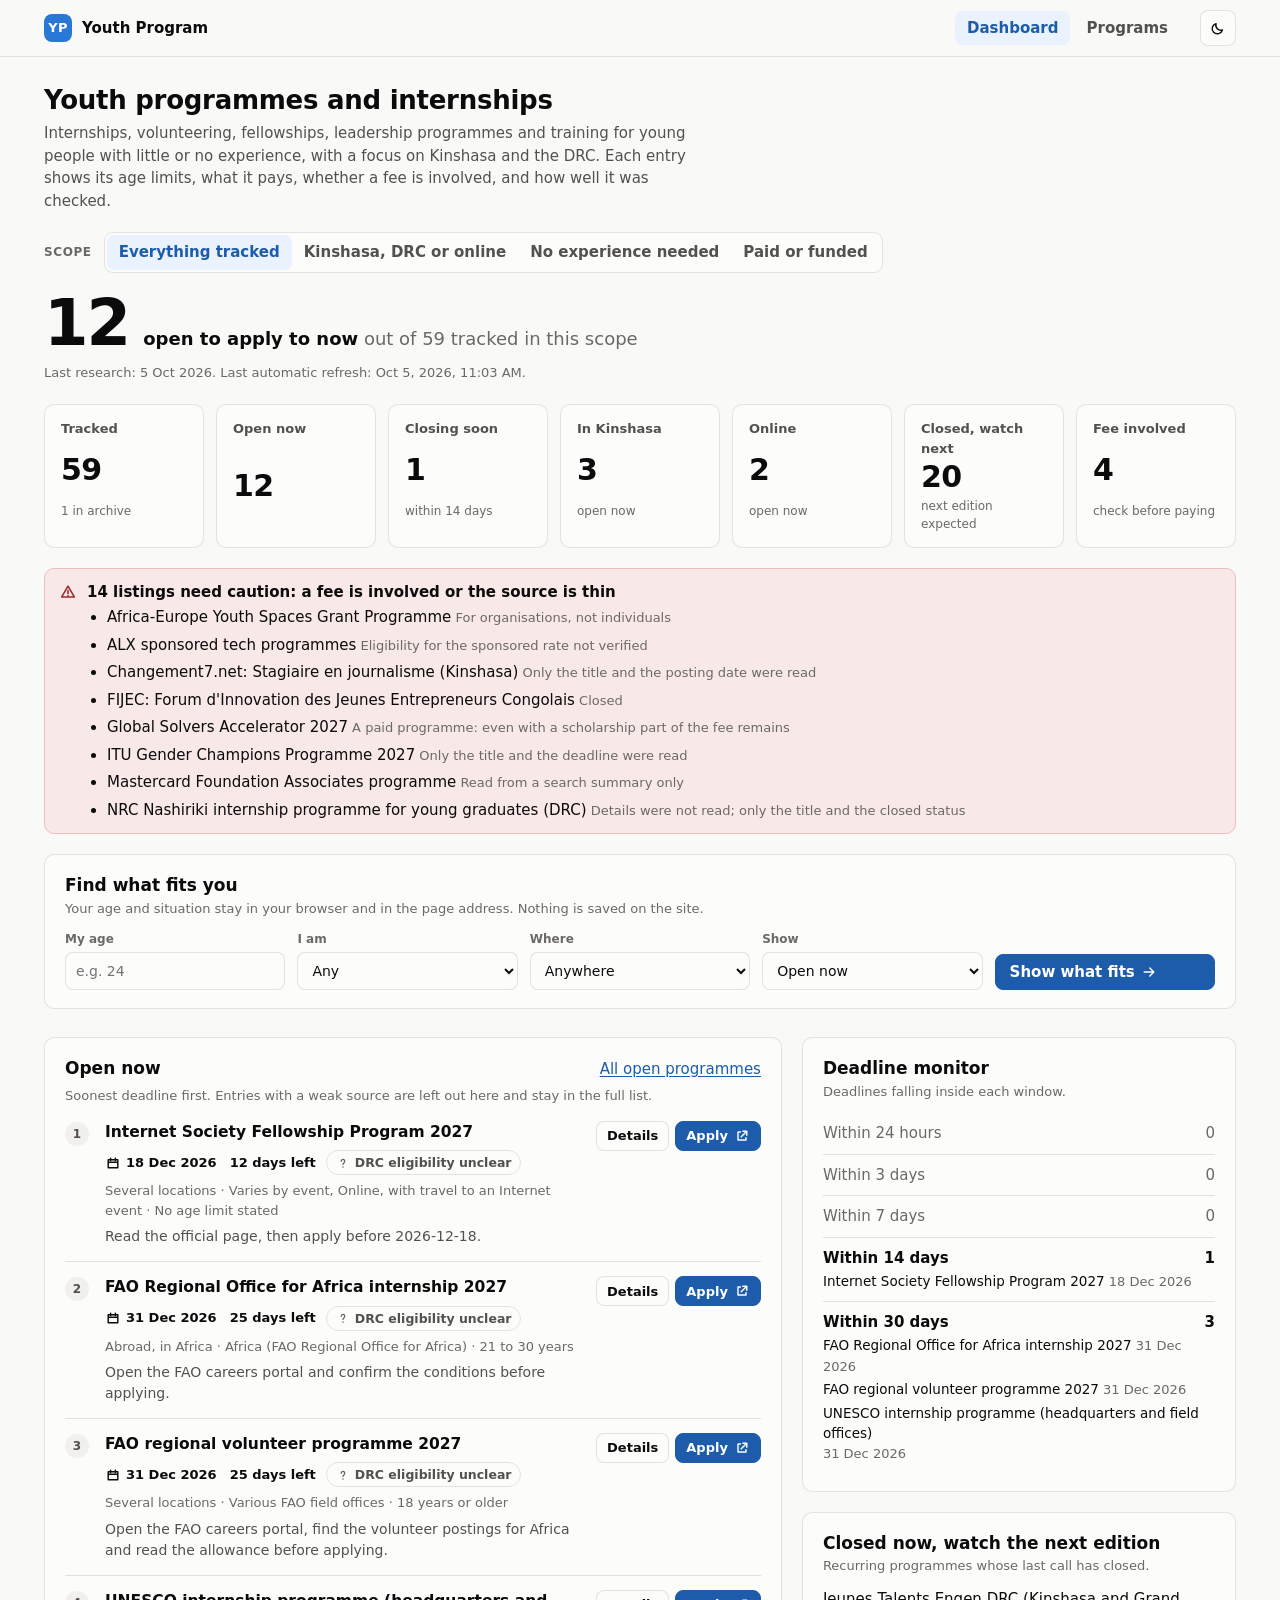
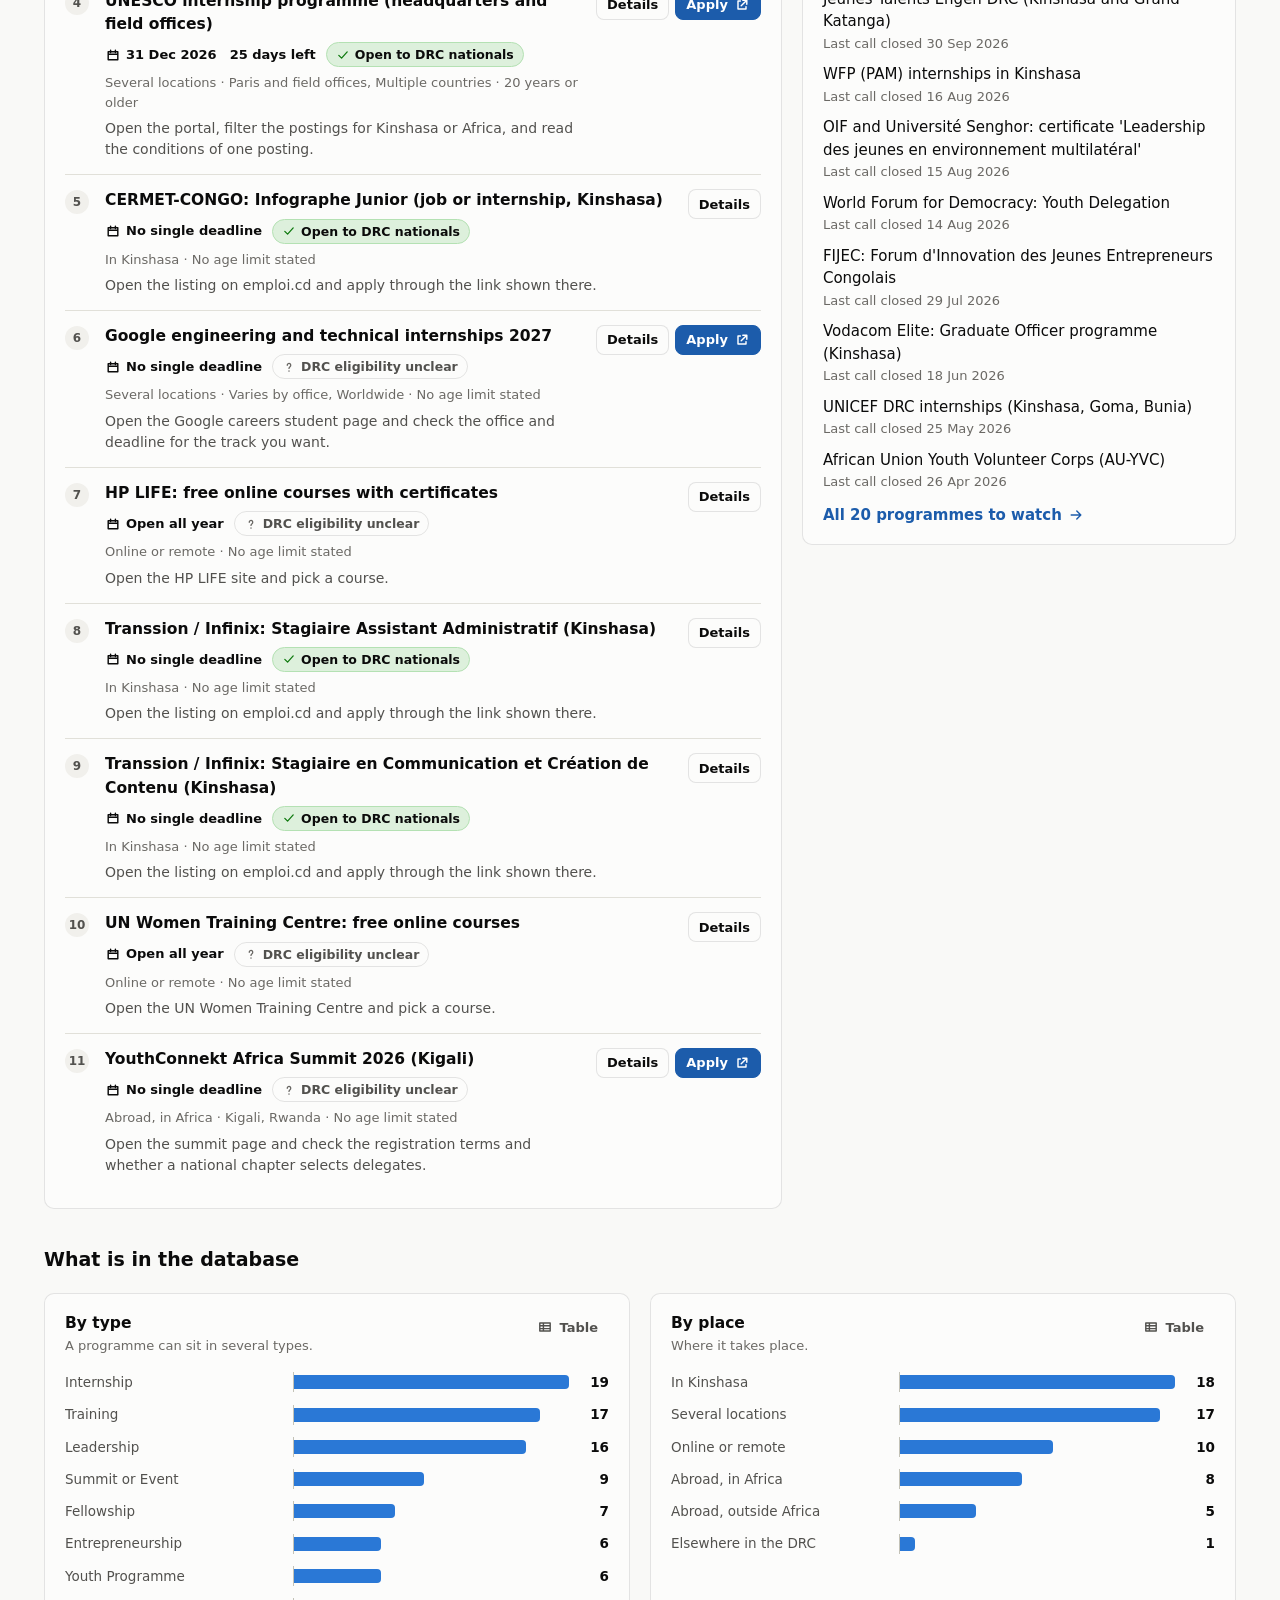
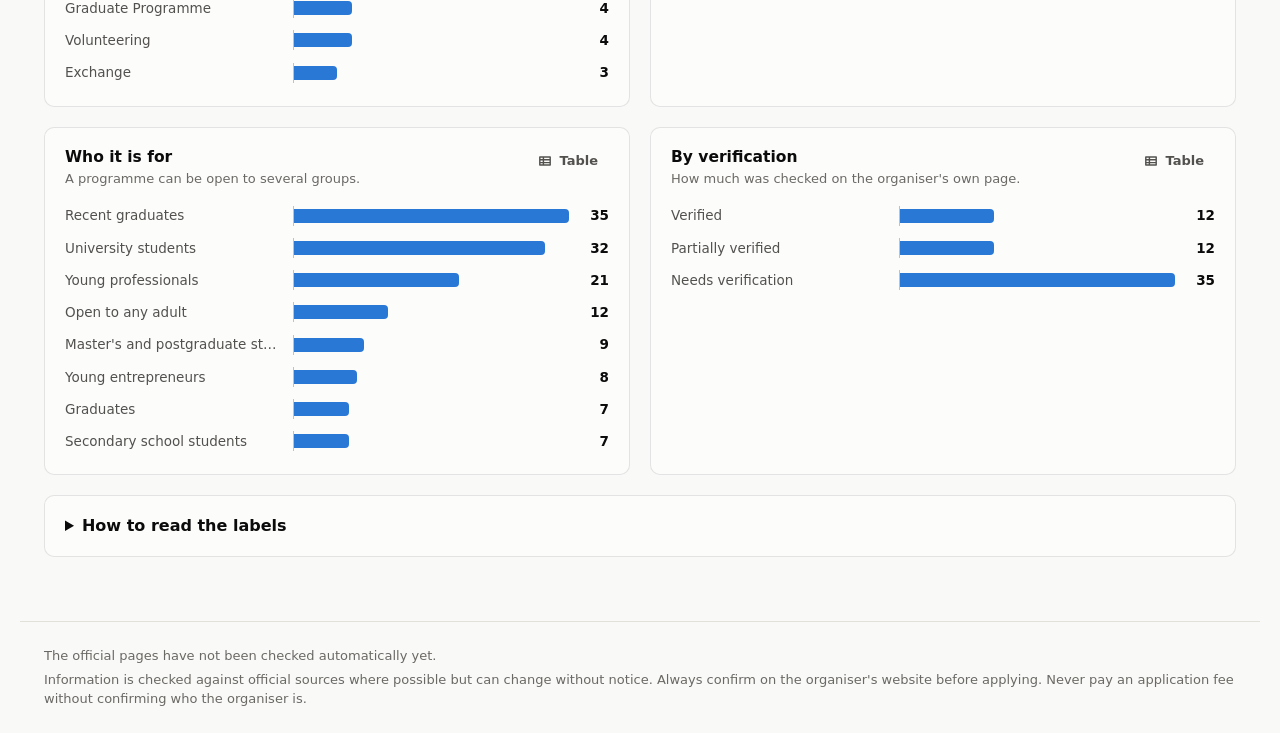
==== index.html @ 1aafb3e4 "Initial youth programmes and internships database and website - 59 live records and 1 archived: inte" ====
<!doctype html>
<html lang="en">
<head>
  <meta charset="utf-8">
  <meta name="viewport" content="width=device-width, initial-scale=1">
  <title>Youth Program</title>
  <meta name="description" content="Internships, volunteering, fellowships and youth programmes for people with little or no experience, with a focus on Kinshasa and the DRC. Each entry says how well it was checked.">
  <meta name="robots" content="noindex">
  <link rel="icon" href="assets/images/favicon.svg" type="image/svg+xml">
  <link rel="stylesheet" href="assets/css/style.css">
</head>
<body>
  <header class="site-header">
    <div class="inner">
      <a class="brand" href="index.html"><span class="brand-mark" aria-hidden="true">YP</span>Youth Program</a>
      <nav class="site-nav" aria-label="Main">
        <a href="index.html" aria-current="page">Dashboard</a>
        <a href="programs.html">Programs</a>
      </nav>
      <button type="button" class="theme-toggle" id="theme-toggle" aria-label="Switch theme"></button>
    </div>
  </header>

  <main>
    <h1 class="page-title">Youth programmes and internships</h1>
    <p class="page-lede">Internships, volunteering, fellowships, leadership programmes and training for young people with little or no experience, with a focus on Kinshasa and the DRC. Each entry shows its age limits, what it pays, whether a fee is involved, and how well it was checked.</p>

    <div class="filter-row" id="scope"></div>
    <section class="hero" id="hero" aria-live="polite"><p class="muted">Loading the database.</p></section>
    <section class="tiles" id="tiles" aria-label="Key numbers"></section>
    <div id="flags" style="margin-top:20px"></div>

    <div style="margin-top:20px" id="finder"></div>

    <div class="columns">
      <section class="panel" aria-labelledby="queue-title">
        <div class="panel-head">
          <h2 id="queue-title">Open now</h2>
          <a href="programs.html?deadline=open">All open programmes</a>
        </div>
        <p class="panel-sub">Soonest deadline first. Entries with a weak source are left out here and stay in the full list.</p>
        <div id="queue"></div>
      </section>
      <div class="stack">
        <section class="panel" aria-labelledby="monitor-title">
          <h2 id="monitor-title">Deadline monitor</h2>
          <p class="panel-sub">Deadlines falling inside each window.</p>
          <div id="monitor"></div>
        </section>
        <section class="panel" aria-labelledby="watch-title">
          <h2 id="watch-title">Closed now, watch the next edition</h2>
          <p class="panel-sub">Recurring programmes whose last call has closed.</p>
          <div id="watch"></div>
        </section>
      </div>
    </div>

    <h2 class="section-title">What is in the database</h2>
    <div class="charts" id="charts"></div>

    <details class="method panel">
      <summary>How to read the labels</summary>
      <div class="method-body">
        <div>
          <h3>Verification</h3>
          <ul>
            <li><strong>Verified</strong> The deadline, eligibility and funding were read on the organiser's own page on the date shown as last verified.</li>
            <li><strong>Partially verified</strong> Some facts were read on the official page. The rest come from secondary sources and are marked as such.</li>
            <li><strong>Needs verification</strong> The official page could not be read. Everything comes from secondary sources. Open the official page before acting.</li>
          </ul>
        </div>
        <div>
          <h3>Open to DRC nationals</h3>
          <ul>
            <li><strong>Open to DRC nationals</strong> The organiser's rules include Congolese applicants, or no nationality condition is stated.</li>
            <li><strong>DRC eligibility unclear</strong> The sources read do not say.</li>
            <li><strong>Not open</strong> The call is limited to other countries.</li>
          </ul>
        </div>
        <div>
          <h3>Pay or funding</h3>
          <ul>
            <li><strong>Paid, fully funded, free</strong> Used only when the organiser's own page supports it.</li>
            <li><strong>Not stated</strong> The page read does not say what is paid. Any claim from a secondary site is quoted in the detail view, not used as a label.</li>
            <li><strong>Fee involved</strong> An application or participation fee exists. Never pay before confirming who the organiser is.</li>
          </ul>
        </div>
        <div>
          <h3>Deadline status</h3>
          <ul>
            <li><strong>Closing soon</strong> 14 days or fewer remain.</li>
            <li><strong>Next edition expected</strong> The last call closed; the programme repeats, but no new call is announced.</li>
            <li><strong>Open all year</strong> Applications are rolling or have no single deadline.</li>
          </ul>
        </div>
        <div>
          <h3>Your age and situation</h3>
          <ul>
            <li>The "Find what fits you" form and the age box on the Programs page only compare your age with each programme's limits, inside your browser.</li>
            <li>Nothing about you is stored on this site or in this repository.</li>
          </ul>
        </div>
      </div>
    </details>
  </main>

  <footer class="site-footer">
    <p id="health"></p>
    <p>Information is checked against official sources where possible but can change without notice. Always confirm on the organiser's website before applying. Never pay an application fee without confirming who the organiser is.</p>
  </footer>

  <script src="assets/js/app.js"></script>
  <script src="assets/js/dashboard.js"></script>
</body>
</html>
---- assets/css/style.css ----
/* Youth Program - shared styles (same design system as Global Opportunity Intelligence).
   Colours are role tokens; the dark values are selected steps, not an automatic flip. */
:root {
  color-scheme: light;
  --page: #f9f9f7;
  --surface: #fcfcfb;
  --surface-2: #f1f0ec;
  --ink: #0b0b0b;
  --ink-2: #52514e;
  --muted: #6b6965;
  --hairline: #e1e0d9;
  --baseline: #c3c2b7;
  --border: rgba(11, 11, 11, 0.10);
  --accent: #2a78d6;
  --accent-strong: #1c5cab;
  --accent-wash: #e9f2fd;
  --track: #cde2fb;
  --good: #0ca30c;
  --warning: #fab219;
  --serious: #ec835a;
  --critical: #d03b3b;
  --info: #2a78d6;
  --neutral: #898781;
  --tone-mix: var(--ink);
  --radius: 10px;
  --shadow: 0 1px 2px rgba(11, 11, 11, 0.04), 0 6px 20px rgba(11, 11, 11, 0.05);
  --font: system-ui, -apple-system, "Segoe UI", Roboto, sans-serif;
}
@media (prefers-color-scheme: dark) {
  :root:not([data-theme="light"]) {
    color-scheme: dark;
    --page: #0d0d0d;
    --surface: #1a1a19;
    --surface-2: #242422;
    --ink: #ffffff;
    --ink-2: #c3c2b7;
    --muted: #a3a199;
    --hairline: #2c2c2a;
    --baseline: #383835;
    --border: rgba(255, 255, 255, 0.10);
    --accent: #3987e5;
    --accent-strong: #86b6ef;
    --accent-wash: #132a47;
    --track: #123c6e;
    --info: #3987e5;
    --shadow: 0 1px 2px rgba(0, 0, 0, 0.4), 0 6px 20px rgba(0, 0, 0, 0.35);
  }
}
:root[data-theme="dark"] {
  color-scheme: dark;
  --page: #0d0d0d;
  --surface: #1a1a19;
  --surface-2: #242422;
  --ink: #ffffff;
  --ink-2: #c3c2b7;
  --muted: #a3a199;
  --hairline: #2c2c2a;
  --baseline: #383835;
  --border: rgba(255, 255, 255, 0.10);
  --accent: #3987e5;
  --accent-strong: #86b6ef;
  --accent-wash: #132a47;
  --track: #123c6e;
  --info: #3987e5;
  --shadow: 0 1px 2px rgba(0, 0, 0, 0.4), 0 6px 20px rgba(0, 0, 0, 0.35);
}

*, *::before, *::after { box-sizing: border-box; }
html { -webkit-text-size-adjust: 100%; }
body {
  margin: 0;
  background: var(--page);
  color: var(--ink);
  font: 15px/1.5 var(--font);
}
h1, h2, h3, h4, p, ul, ol, dl, dd, figure { margin: 0; }
ul, ol { padding: 0; }
a { color: var(--accent-strong); text-underline-offset: 2px; }
a:hover { text-decoration-thickness: 2px; }
button, input, select { font: inherit; color: inherit; }
:focus-visible { outline: 2px solid var(--accent); outline-offset: 2px; border-radius: 4px; }
[hidden] { display: none !important; }
.muted { color: var(--muted); }
.small { font-size: 13px; }
.icon { width: 16px; height: 16px; flex: none; }
.sr-only { position: absolute; width: 1px; height: 1px; overflow: hidden; clip: rect(0 0 0 0); white-space: nowrap; }

/* ------------------------------------------------------------ page chrome */
.site-header {
  position: sticky; top: 0; z-index: 20;
  background: color-mix(in srgb, var(--page) 88%, transparent);
  backdrop-filter: blur(10px);
  border-bottom: 1px solid var(--hairline);
}
.site-header .inner {
  max-width: 1240px; margin: 0 auto; padding: 10px 24px;
  display: flex; align-items: center; gap: 20px; flex-wrap: wrap;
}
.brand { display: flex; align-items: center; gap: 10px; text-decoration: none; color: var(--ink); font-weight: 650; }
.brand-mark {
  width: 28px; height: 28px; border-radius: 8px; background: var(--accent); color: #fff;
  display: grid; place-items: center; font-size: 13px; font-weight: 700; letter-spacing: 0.02em;
}
.site-nav { display: flex; gap: 4px; margin-left: auto; flex-wrap: wrap; }
.site-nav a {
  padding: 6px 12px; border-radius: 8px; text-decoration: none; color: var(--ink-2); font-weight: 550;
}
.site-nav a:hover { background: var(--surface-2); color: var(--ink); }
.site-nav a[aria-current="page"] { background: var(--accent-wash); color: var(--accent-strong); }
.theme-toggle {
  width: 36px; height: 36px; border-radius: 8px; border: 1px solid var(--border); background: var(--surface);
  display: grid; place-items: center; cursor: pointer;
}
.theme-toggle:hover { background: var(--surface-2); }
main { max-width: 1240px; margin: 0 auto; padding: 28px 24px 64px; }
.page-title { font-size: 26px; line-height: 1.2; font-weight: 680; letter-spacing: -0.01em; }
.page-lede { color: var(--ink-2); max-width: 70ch; margin-top: 6px; }
.site-footer { max-width: 1240px; margin: 0 auto; padding: 24px; color: var(--muted); font-size: 13px; border-top: 1px solid var(--hairline); }
.site-footer p + p { margin-top: 4px; }

/* ------------------------------------------------------------ controls */
.btn {
  display: inline-flex; align-items: center; gap: 6px; min-height: 36px; padding: 6px 14px;
  border-radius: 8px; border: 1px solid var(--border); background: var(--surface); color: var(--ink);
  font-weight: 600; text-decoration: none; cursor: pointer; white-space: nowrap;
}
.btn:hover { background: var(--surface-2); }
.btn.primary { background: var(--accent-strong); border-color: var(--accent-strong); color: #fff; }
:root[data-theme="dark"] .btn.primary { background: var(--accent); border-color: var(--accent); }
@media (prefers-color-scheme: dark) {
  :root:not([data-theme="light"]) .btn.primary { background: var(--accent); border-color: var(--accent); }
}
.btn.primary:hover { filter: brightness(1.08); }
.btn.ghost { border-color: transparent; background: transparent; color: var(--ink-2); }
.btn.ghost:hover { background: var(--surface-2); color: var(--ink); }
.btn.small { min-height: 30px; padding: 3px 10px; font-size: 13px; }
.linklike {
  border: 0; background: none; padding: 0; text-align: left; cursor: pointer; color: inherit; font: inherit;
}
.linklike:hover { text-decoration: underline; text-underline-offset: 2px; }
.field { display: grid; gap: 4px; font-size: 12px; color: var(--muted); font-weight: 600; }
.field select, .field input, .search input {
  min-height: 38px; padding: 6px 10px; border-radius: 8px; border: 1px solid var(--border);
  background: var(--surface); color: var(--ink); font-size: 14px; font-weight: 400; width: 100%;
}
.segmented { display: inline-flex; border: 1px solid var(--border); border-radius: 9px; background: var(--surface); padding: 2px; flex-wrap: wrap; }
.segmented button { border: 0; background: none; padding: 6px 12px; border-radius: 7px; cursor: pointer; font-weight: 600; color: var(--ink-2); }
.segmented button:hover { background: var(--surface-2); }
.segmented button[aria-pressed="true"] { background: var(--accent-wash); color: var(--accent-strong); }
.filter-row { display: flex; align-items: center; gap: 12px; flex-wrap: wrap; margin: 20px 0 4px; }
.filter-label { font-size: 12px; font-weight: 650; color: var(--muted); text-transform: uppercase; letter-spacing: 0.05em; }

/* ------------------------------------------------------------ badges, chips, meters */
.badge, .chip, .tag {
  display: inline-flex; align-items: center; gap: 5px; font-size: 12.5px; font-weight: 600; line-height: 1.2;
  border-radius: 999px; padding: 4px 9px; white-space: nowrap;
}
.badge { background: color-mix(in srgb, var(--tone) 13%, var(--surface)); color: var(--ink); border: 1px solid color-mix(in srgb, var(--tone) 30%, var(--surface)); }
.badge .icon { color: color-mix(in srgb, var(--tone) 72%, var(--tone-mix)); width: 14px; height: 14px; }
.badge.quiet { background: transparent; border-color: var(--border); color: var(--ink-2); font-weight: 550; }
.tone-good { --tone: var(--good); }
.tone-warning { --tone: var(--warning); }
.tone-serious { --tone: var(--serious); }
.tone-critical { --tone: var(--critical); }
.tone-info { --tone: var(--info); }
.tone-muted { --tone: var(--neutral); }
.chip { background: var(--surface-2); color: var(--ink); border: 1px solid transparent; }
.chip.removable { cursor: pointer; border-color: var(--border); background: var(--surface); }
.chip.removable:hover { background: var(--surface-2); }
.chip.removable .icon { width: 12px; height: 12px; color: var(--muted); }
.tag { background: var(--accent-wash); color: var(--accent-strong); padding: 3px 8px; font-size: 12px; }
.tag-soft { background: var(--surface-2); color: var(--ink-2); }
.tag-archive { background: var(--surface-2); color: var(--muted); }
.meter { display: inline-flex; gap: 2px; vertical-align: middle; }
.meter span { width: 9px; height: 9px; border-radius: 2px; background: var(--track); }
.meter span.on { background: var(--accent); }
.left { margin-left: 8px; font-weight: 650; }

/* ------------------------------------------------------------ dashboard */
.hero { margin-top: 18px; }
.hero-figure { display: flex; align-items: baseline; gap: 14px; flex-wrap: wrap; }
.hero-value { font-size: 64px; line-height: 1; font-weight: 700; letter-spacing: -0.03em; }
.hero-label { font-size: 18px; font-weight: 600; }
.hero-label .muted { font-weight: 400; }
.hero p { margin-top: 8px; }
.tiles { display: grid; grid-template-columns: repeat(auto-fit, minmax(150px, 1fr)); gap: 12px; margin-top: 22px; }
.tile {
  display: grid; gap: 2px; padding: 14px 16px; border-radius: var(--radius); background: var(--surface);
  border: 1px solid var(--border); text-decoration: none; color: var(--ink);
}
.tile:hover { border-color: var(--accent); }
.tile-label { font-size: 13px; color: var(--ink-2); font-weight: 600; }
.tile-value { font-size: 30px; line-height: 1.15; font-weight: 680; letter-spacing: -0.02em; }
.tile-hint { font-size: 12px; color: var(--muted); }
.columns { display: grid; grid-template-columns: minmax(0, 1.7fr) minmax(0, 1fr); gap: 20px; margin-top: 28px; align-items: start; }
.stack { display: grid; gap: 20px; }
.panel { background: var(--surface); border: 1px solid var(--border); border-radius: var(--radius); padding: 18px 20px; }
.panel > h2, .panel-head h2 { font-size: 17px; font-weight: 660; }
.panel-head { display: flex; justify-content: space-between; align-items: baseline; gap: 12px; margin-bottom: 4px; }
.panel-sub { color: var(--muted); font-size: 13px; margin-bottom: 12px; }
.queue { list-style: none; counter-reset: q; display: grid; }
.queue > li {
  counter-increment: q; display: grid; grid-template-columns: 28px minmax(0, 1fr) auto; gap: 4px 12px;
  padding: 14px 0; border-top: 1px solid var(--hairline); align-items: start;
}
.queue > li:first-child { border-top: 0; padding-top: 4px; }
.queue > li::before {
  content: counter(q); width: 24px; height: 24px; border-radius: 50%; background: var(--surface-2);
  display: grid; place-items: center; font-size: 12px; font-weight: 700; color: var(--ink-2); margin-top: 1px;
}
.queue-title { font-weight: 650; font-size: 15.5px; }
.queue-meta { display: flex; flex-wrap: wrap; gap: 6px 10px; align-items: center; margin-top: 6px; font-size: 13px; }
.queue-deadline { display: inline-flex; align-items: center; gap: 5px; font-weight: 600; }
.queue-action { margin-top: 6px; color: var(--ink-2); font-size: 14px; }
.queue-buttons { display: flex; gap: 6px; flex-wrap: wrap; justify-content: flex-end; }
.monitor { list-style: none; display: grid; }
.monitor > li { display: grid; grid-template-columns: 1fr auto; gap: 2px 10px; padding: 9px 0; border-top: 1px solid var(--hairline); }
.monitor > li:first-child { border-top: 0; }
.monitor-label { font-weight: 600; }
.monitor-count { font-weight: 700; font-variant-numeric: tabular-nums; }
.monitor > li.empty { color: var(--muted); }
.monitor > li.empty .monitor-label, .monitor > li.empty .monitor-count { font-weight: 500; }
.monitor ul { grid-column: 1 / -1; list-style: none; display: grid; gap: 3px; font-size: 13.5px; }
.lead-list { list-style: none; display: grid; gap: 10px; }
.lead-list li { display: grid; gap: 1px; }
.lead-list a { font-weight: 550; text-decoration: none; }
.lead-list a:hover { text-decoration: underline; }
.more { display: inline-flex; align-items: center; gap: 6px; font-weight: 600; margin-top: 12px; text-decoration: none; }
.charts { display: grid; grid-template-columns: repeat(2, minmax(0, 1fr)); gap: 20px; margin-top: 20px; }
.section-title { font-size: 19px; font-weight: 670; margin-top: 36px; }

/* charts: thin single-hue bars, square at the baseline, rounded data end */
.viz figcaption { display: flex; justify-content: space-between; align-items: start; gap: 12px; margin-bottom: 12px; }
.viz h3 { font-size: 15.5px; font-weight: 650; }
.bars { display: grid; gap: 2px; }
.bar-row {
  display: grid; grid-template-columns: minmax(110px, 40%) minmax(0, 1fr) 30px; align-items: center; gap: 10px;
  padding: 5px 6px; margin: 0 -6px; border-radius: 6px; text-decoration: none; color: var(--ink);
}
.bar-row:hover, .bar-row:focus-visible { background: var(--surface-2); }
.bar-row:hover .bar, .bar-row:focus-visible .bar { filter: brightness(1.15); }
.bar-label { font-size: 13.5px; color: var(--ink-2); overflow: hidden; text-overflow: ellipsis; white-space: nowrap; }
.bar-track { border-left: 1px solid var(--baseline); height: 20px; display: flex; align-items: center; }
.bar { display: block; height: 14px; min-width: 3px; background: var(--accent); border-radius: 0 4px 4px 0; }
.bar-value { font-size: 13.5px; font-weight: 650; font-variant-numeric: tabular-nums; text-align: right; }
.viz-table { width: 100%; border-collapse: collapse; font-size: 13.5px; }
.viz-table th, .viz-table td { text-align: left; padding: 7px 8px; border-bottom: 1px solid var(--hairline); font-weight: 400; }
.viz-table thead th { font-weight: 650; color: var(--ink-2); font-size: 12.5px; }
.viz-table td { font-variant-numeric: tabular-nums; }
.viz-tip {
  position: absolute; z-index: 50; pointer-events: none; background: var(--ink); color: var(--page);
  padding: 6px 10px; border-radius: 7px; font-size: 12.5px; display: grid; gap: 1px; max-width: 260px; box-shadow: var(--shadow);
}
.viz-tip strong { font-size: 13.5px; }

/* ------------------------------------------------------------ notices */
.notice {
  display: grid; grid-template-columns: 18px minmax(0, 1fr); gap: 10px; padding: 12px 14px; border-radius: var(--radius);
  background: color-mix(in srgb, var(--tone) 10%, var(--surface)); border: 1px solid color-mix(in srgb, var(--tone) 32%, var(--surface));
}
.notice > .icon { width: 18px; height: 18px; margin-top: 2px; color: color-mix(in srgb, var(--tone) 72%, var(--tone-mix)); }
.notice p + p, .notice strong + p, .notice strong + ul { margin-top: 3px; }
.notice strong { display: block; }
details.method { margin-top: 20px; }
details.method summary { cursor: pointer; font-weight: 650; font-size: 16px; }
details.method .method-body { margin-top: 14px; display: grid; gap: 18px; grid-template-columns: repeat(auto-fit, minmax(260px, 1fr)); }
.method-body h3 { font-size: 14px; font-weight: 650; margin-bottom: 6px; }
.method-body ul { list-style: none; display: grid; gap: 6px; font-size: 13.5px; color: var(--ink-2); }
.method-body li { display: grid; gap: 3px; justify-items: start; }

/* ------------------------------------------------------------ explorer */
.toolbar { display: grid; grid-template-columns: minmax(0, 1fr) 220px auto; gap: 12px; align-items: end; margin-top: 20px; }
.search { position: relative; }
.search .icon { position: absolute; left: 11px; top: 50%; transform: translateY(-50%); color: var(--muted); pointer-events: none; }
.search input { padding-left: 34px; min-height: 42px; font-size: 15px; }
.check { display: inline-flex; align-items: center; gap: 8px; min-height: 38px; font-weight: 550; color: var(--ink-2); font-size: 14px; }
details.filters { margin-top: 14px; border: 1px solid var(--border); border-radius: var(--radius); background: var(--surface); padding: 12px 16px; }
details.filters summary { cursor: pointer; font-weight: 650; }
details.filters[open] summary { margin-bottom: 12px; }
.filter-grid { display: grid; grid-template-columns: repeat(auto-fill, minmax(160px, 1fr)); gap: 12px; }
.results-bar { display: flex; flex-wrap: wrap; align-items: center; gap: 8px; margin: 16px 0 12px; }
.results-bar #count { color: var(--ink-2); font-weight: 600; margin-right: 6px; }
.grid { display: grid; grid-template-columns: repeat(auto-fill, minmax(310px, 1fr)); gap: 16px; }
.card {
  display: flex; flex-direction: column; gap: 10px; padding: 18px; border-radius: var(--radius);
  background: var(--surface); border: 1px solid var(--border);
}
.card:hover { border-color: color-mix(in srgb, var(--accent) 55%, var(--surface)); box-shadow: var(--shadow); }
.card.archived { opacity: 0.78; }
.card-tags { display: flex; flex-wrap: wrap; gap: 5px; }
.card-title { font-size: 16.5px; line-height: 1.3; font-weight: 660; }
.card-org { color: var(--ink-2); font-size: 13.5px; margin-top: -6px; }
.facts { display: grid; gap: 7px; font-size: 13.5px; padding: 10px 0; border-top: 1px solid var(--hairline); border-bottom: 1px solid var(--hairline); }
.facts > div { display: grid; grid-template-columns: 78px minmax(0, 1fr); gap: 8px; align-items: center; }
.facts dt { color: var(--muted); font-size: 12.5px; font-weight: 600; }
.facts dd { display: flex; align-items: center; gap: 6px; flex-wrap: wrap; min-width: 0; }
.facts dd .icon { color: var(--muted); width: 14px; height: 14px; }
.facts .chip { padding: 2px 0; background: none; font-size: 13.5px; font-weight: 500; }
.card-badges { display: flex; flex-wrap: wrap; gap: 6px; }
.card-foot { margin-top: auto; padding-top: 4px; }
.card-foot .btn { width: 100%; justify-content: center; }
.empty-state { grid-column: 1 / -1; padding: 48px 20px; text-align: center; border: 1px dashed var(--baseline); border-radius: var(--radius); }

/* ------------------------------------------------------------ detail dialog */
.detail-dialog {
  width: min(900px, 96vw); max-height: 92vh; padding: 0; border: 1px solid var(--border); border-radius: 14px;
  background: var(--surface); color: var(--ink); box-shadow: 0 24px 80px rgba(0, 0, 0, 0.35); overflow: hidden;
}
.detail-dialog[open] { display: flex; flex-direction: column; }
.detail-dialog::backdrop { background: rgba(11, 11, 11, 0.55); }
.dialog-bar { display: flex; justify-content: flex-end; padding: 8px 10px; border-bottom: 1px solid var(--hairline); flex: none; }
.dialog-body { overflow-y: auto; padding: 22px 28px 32px; }
.detail { display: grid; gap: 22px; }
.d-head { display: grid; gap: 10px; }
.d-head h2 { font-size: 24px; line-height: 1.2; font-weight: 690; letter-spacing: -0.01em; }
.d-org { color: var(--ink-2); margin-top: -4px; }
.d-keyfacts { display: grid; grid-template-columns: repeat(auto-fit, minmax(190px, 1fr)); gap: 12px 20px; padding: 14px 0; border-top: 1px solid var(--hairline); border-bottom: 1px solid var(--hairline); }
.d-keyfacts dt, .facts-inline dt, .relevance dt { font-size: 12px; font-weight: 650; color: var(--muted); text-transform: uppercase; letter-spacing: 0.04em; }
.d-keyfacts dd { font-weight: 550; margin-top: 2px; }
.d-actions { display: flex; flex-wrap: wrap; gap: 8px; align-items: center; }
.d-section { display: grid; gap: 10px; }
.d-section > h3 { font-size: 16px; font-weight: 670; padding-bottom: 6px; border-bottom: 1px solid var(--hairline); }
.d-section h4 { font-size: 13.5px; font-weight: 650; margin-bottom: 4px; }
.plain-list { padding-left: 20px; display: grid; gap: 5px; }
.plain-list.sources { list-style: none; padding-left: 0; }
.plain-list.sources li { display: flex; flex-wrap: wrap; gap: 8px; align-items: center; }
.facts-inline { display: grid; grid-template-columns: repeat(auto-fit, minmax(220px, 1fr)); gap: 12px 20px; }
.facts-inline dd { margin-top: 2px; }
.coverage { width: 100%; border-collapse: collapse; font-size: 14px; }
.coverage th, .coverage td { text-align: left; padding: 8px 10px; border-bottom: 1px solid var(--hairline); font-weight: 400; }
.coverage thead th { font-size: 12px; font-weight: 650; color: var(--muted); text-transform: uppercase; letter-spacing: 0.04em; }
.cov { display: inline-flex; align-items: center; gap: 6px; font-weight: 600; }
.cov .icon { color: color-mix(in srgb, var(--tone) 72%, var(--tone-mix)); }
.relevance { display: grid; grid-template-columns: repeat(auto-fit, minmax(150px, 1fr)); gap: 10px 18px; }
.relevance dd { display: flex; align-items: center; gap: 8px; font-weight: 600; margin-top: 3px; }

/* ------------------------------------------------------------ leads */
.lead-table { list-style: none; display: grid; }
.lead-table li { display: flex; justify-content: space-between; gap: 14px; align-items: start; padding: 13px 0; border-top: 1px solid var(--hairline); }
.lead-table li:first-child { border-top: 0; }
.lead-main a { font-weight: 600; text-decoration: none; display: inline-flex; gap: 6px; align-items: baseline; }
.lead-main a:hover { text-decoration: underline; }
.lead-main a .icon { width: 13px; height: 13px; color: var(--muted); align-self: center; }
.lead-main p { margin-top: 3px; }
.lead-tools { display: grid; grid-template-columns: minmax(0, 1fr) 180px 220px; gap: 12px; align-items: end; margin: 20px 0 8px; }

/* ------------------------------------------------------------ small screens */
@media (max-width: 900px) {
  .columns, .charts { grid-template-columns: minmax(0, 1fr); }
  .toolbar, .lead-tools { grid-template-columns: minmax(0, 1fr); }
}
@media (max-width: 600px) {
  .site-header .inner { padding: 10px 16px; gap: 10px; }
  .site-nav { margin-left: 0; order: 3; width: 100%; }
  .theme-toggle { margin-left: auto; }
  main { padding: 20px 16px 48px; }
  .hero-value { font-size: 52px; }
  .page-title { font-size: 22px; }
  .queue > li { grid-template-columns: 28px minmax(0, 1fr); }
  .queue-buttons { grid-column: 2; justify-content: flex-start; }
  .grid { grid-template-columns: minmax(0, 1fr); }
  .detail-dialog { width: 100vw; max-width: 100vw; max-height: 100dvh; height: 100dvh; border-radius: 0; border: 0; margin: 0; }
  .dialog-body { padding: 18px 16px 28px; }
  .d-head h2 { font-size: 20px; }
  .lead-table li { flex-direction: column; gap: 8px; }
  .bar-row { grid-template-columns: minmax(84px, 40%) minmax(0, 1fr) 26px; }
}
@media (prefers-reduced-motion: no-preference) {
  .card, .tile, .btn { transition: border-color 0.15s, box-shadow 0.15s, background 0.15s; }
}
@media print {
  .site-header, .toolbar, details.filters, .card-foot, .theme-toggle { display: none; }
  body { background: #fff; }
}

#flags { display: grid; gap: 12px; }
#flags:empty { display: none; }

/* ------------------------------------------------------------ youth-program additions */
.finder { display: grid; grid-template-columns: repeat(auto-fit, minmax(150px, 1fr)); gap: 12px; align-items: end; margin-top: 8px; }
.me-row { display: flex; align-items: end; gap: 16px; flex-wrap: wrap; margin-top: 14px; }
.me-row .me-age { width: 110px; }
.me-row .check { min-height: 38px; }
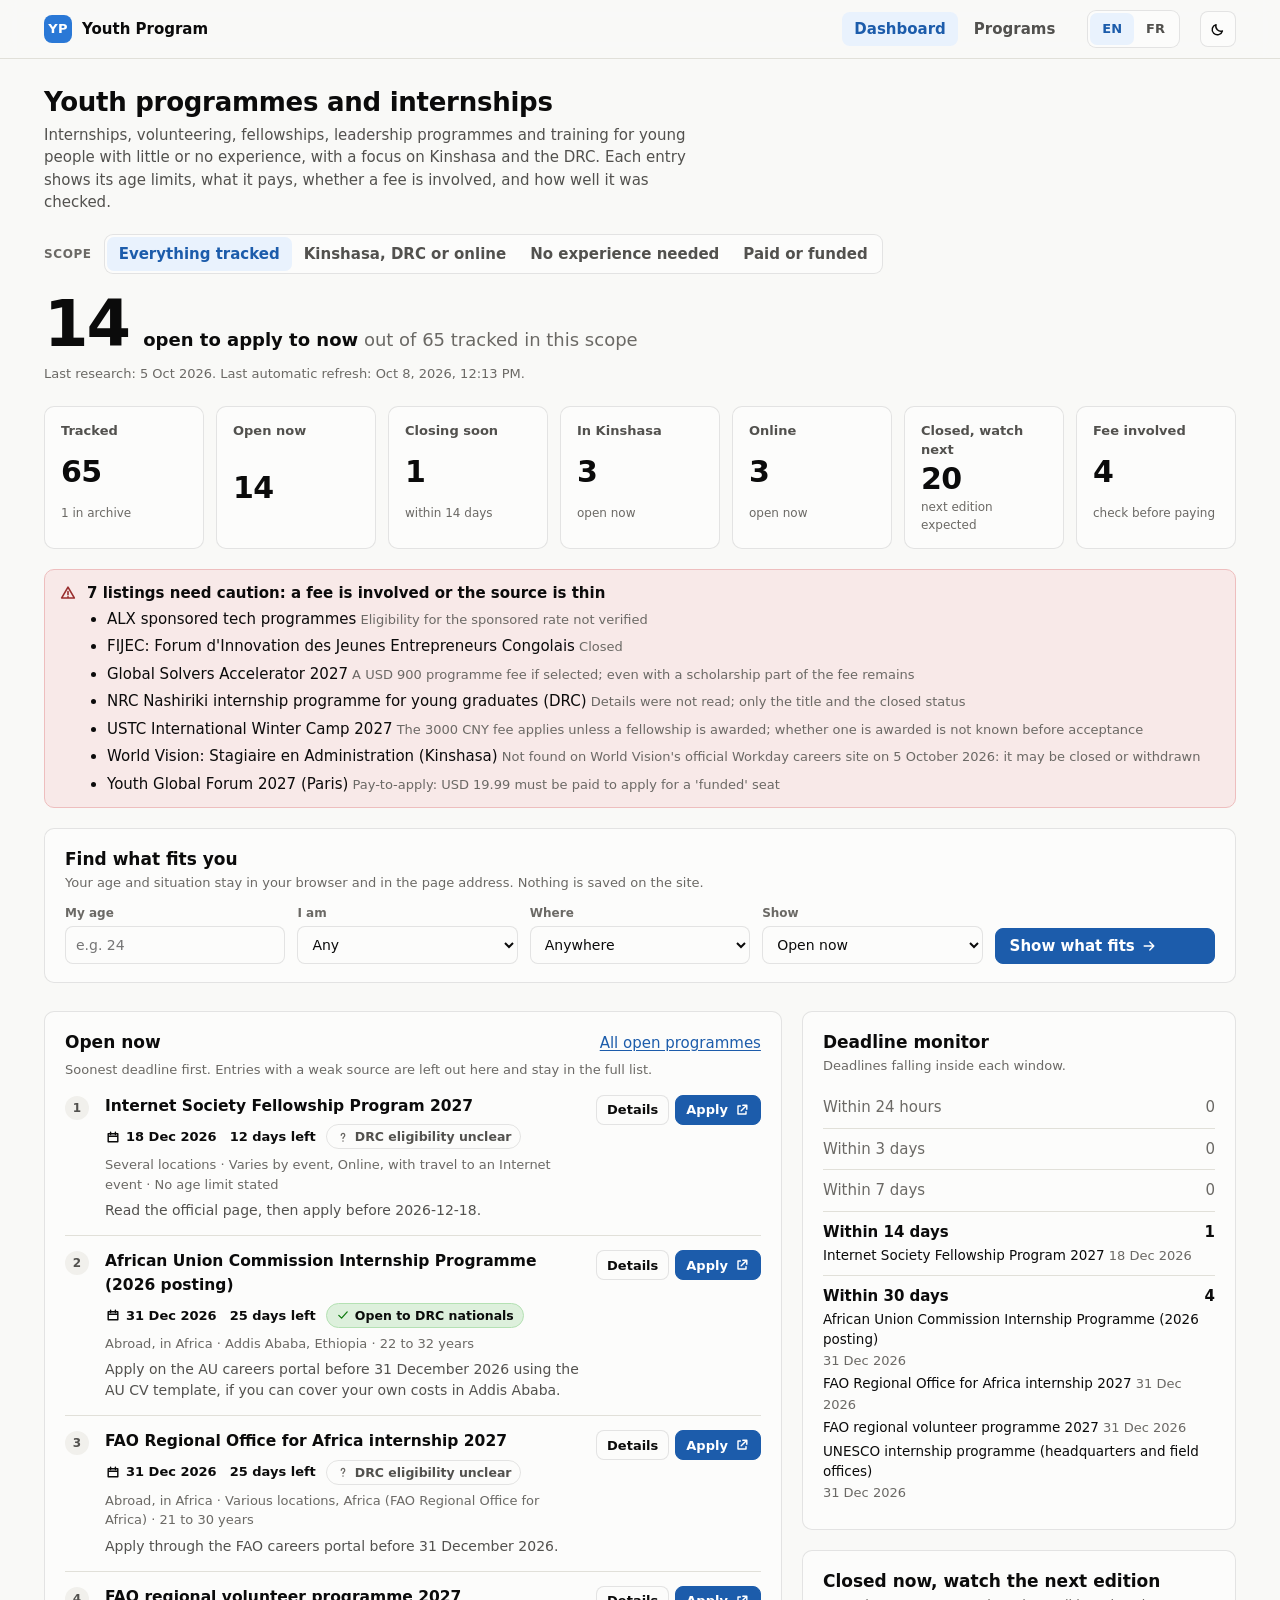
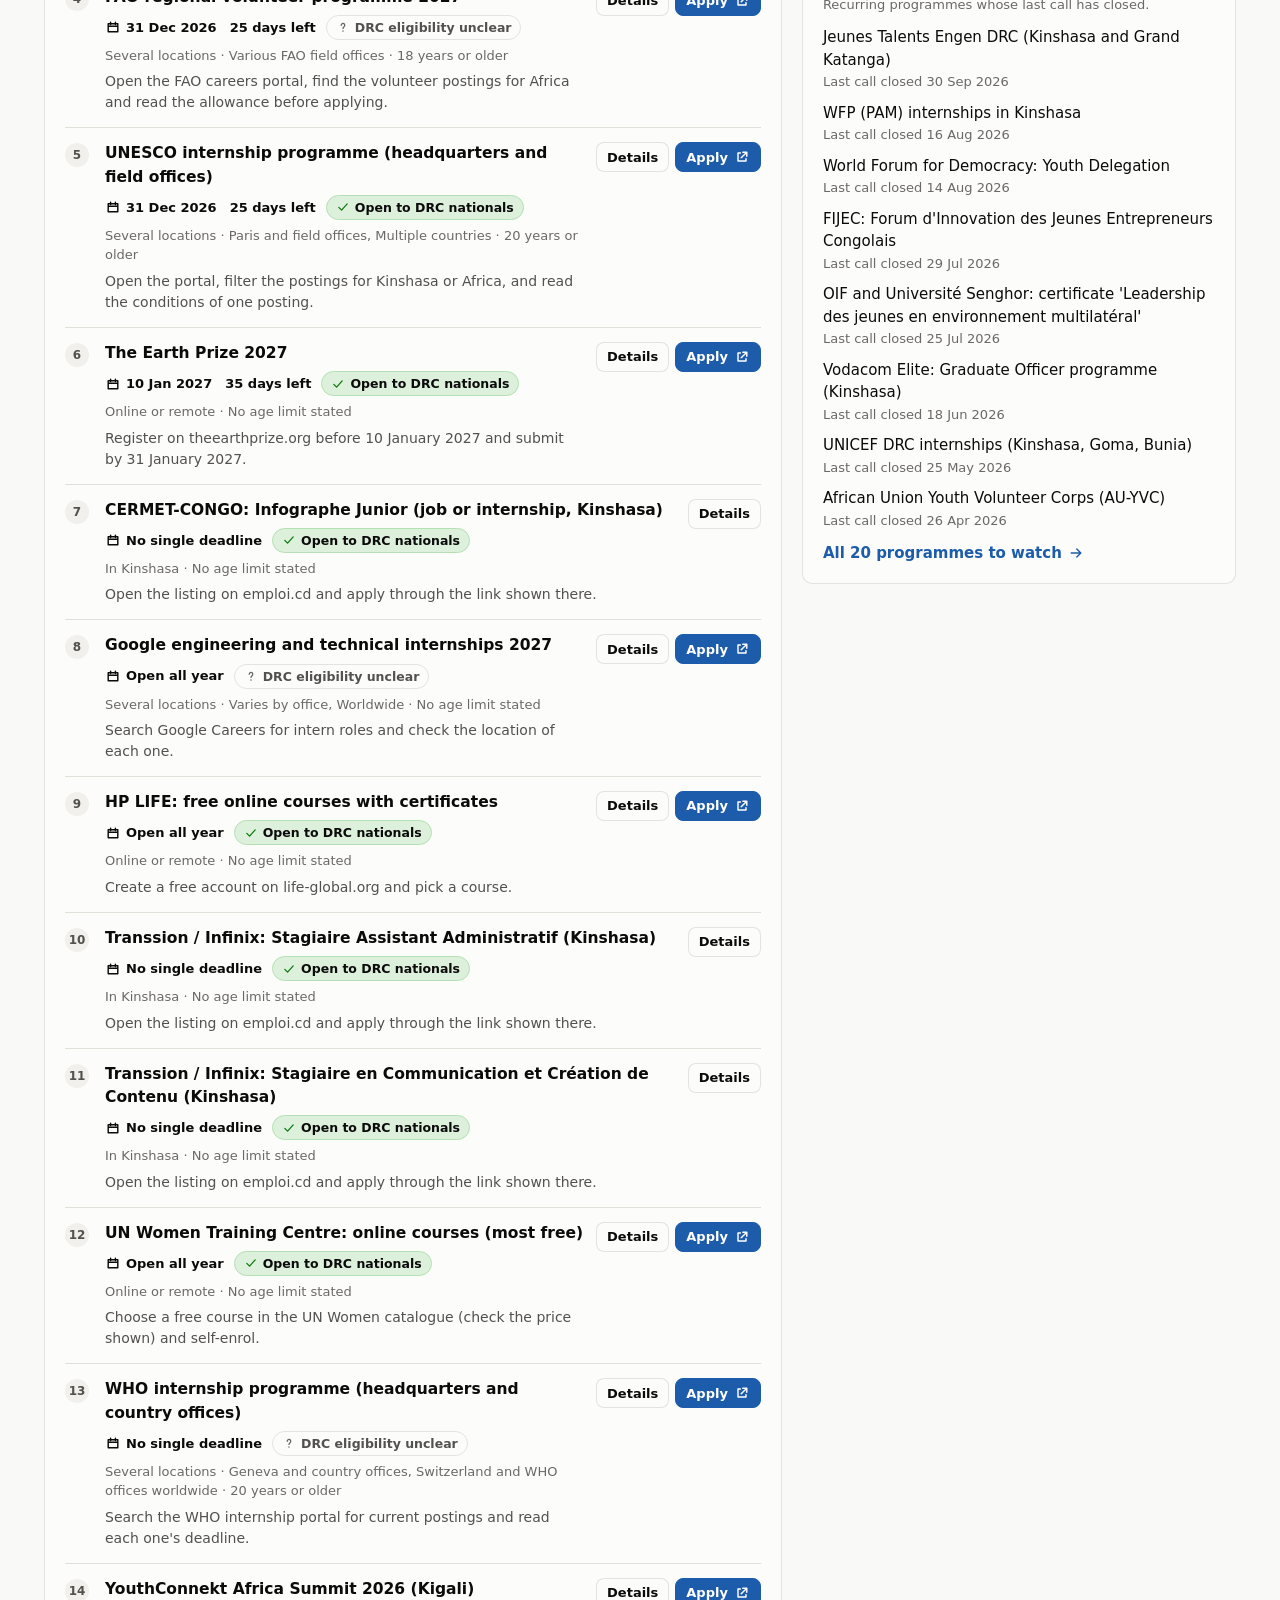
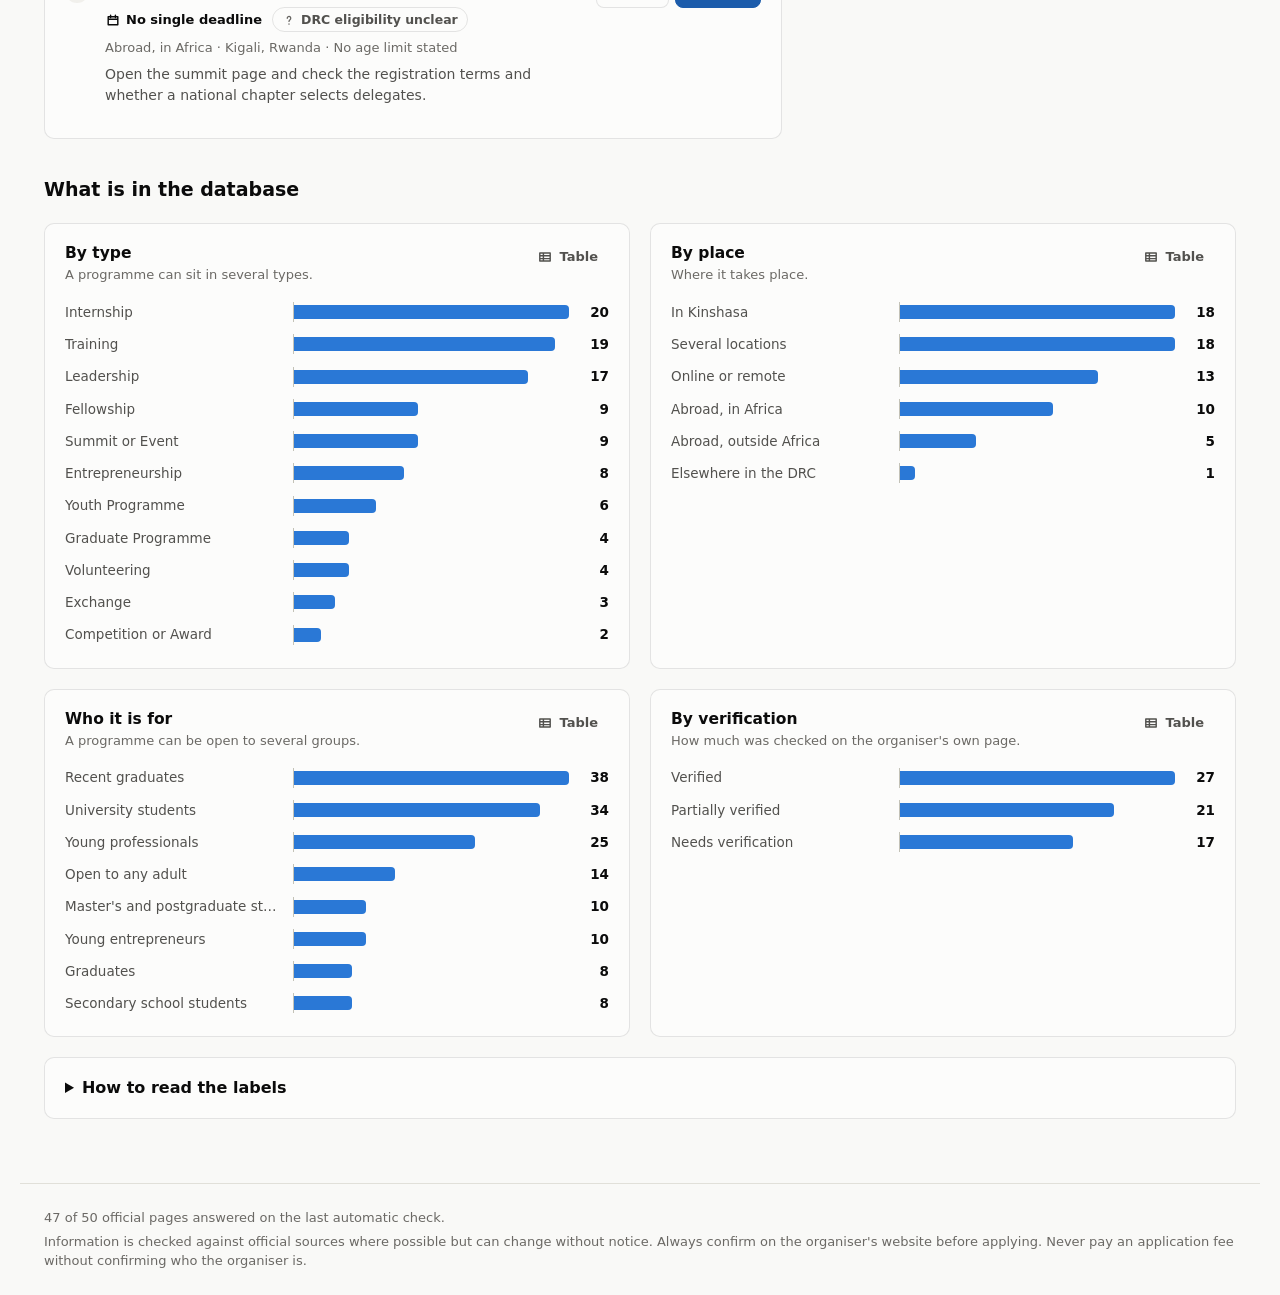
==== commit 01142aba: "Add French: device-language detection, EN|FR switch, French interface and French wording for all 65 " ====
--- a/index.html
+++ b/index.html
@@ -109,6 +109,8 @@
     <p>Information is checked against official sources where possible but can change without notice. Always confirm on the organiser's website before applying. Never pay an application fee without confirming who the organiser is.</p>
   </footer>
 
+  <script src="assets/js/i18n-ui-fr.js"></script>
+  <script src="assets/js/i18n.js"></script>
   <script src="assets/js/app.js"></script>
   <script src="assets/js/dashboard.js"></script>
 </body>
--- a/assets/css/style.css
+++ b/assets/css/style.css
@@ -112,6 +112,7 @@
   display: grid; place-items: center; cursor: pointer;
 }
 .theme-toggle:hover { background: var(--surface-2); }
+.lang-switch button { padding: 6px 10px; font-size: 13px; }
 main { max-width: 1240px; margin: 0 auto; padding: 28px 24px 64px; }
 .page-title { font-size: 26px; line-height: 1.2; font-weight: 680; letter-spacing: -0.01em; }
 .page-lede { color: var(--ink-2); max-width: 70ch; margin-top: 6px; }
@@ -352,6 +353,8 @@
 @media (max-width: 600px) {
   .site-header .inner { padding: 10px 16px; gap: 10px; }
   .site-nav { margin-left: 0; order: 3; width: 100%; }
+  .lang-switch { margin-left: auto; }
+  .lang-switch + .theme-toggle { margin-left: 0; }
   .theme-toggle { margin-left: auto; }
   main { padding: 20px 16px 48px; }
   .hero-value { font-size: 52px; }
@@ -369,7 +372,7 @@
   .card, .tile, .btn { transition: border-color 0.15s, box-shadow 0.15s, background 0.15s; }
 }
 @media print {
-  .site-header, .toolbar, details.filters, .card-foot, .theme-toggle { display: none; }
+  .site-header, .toolbar, details.filters, .card-foot, .theme-toggle, .lang-switch { display: none; }
   body { background: #fff; }
 }
 
